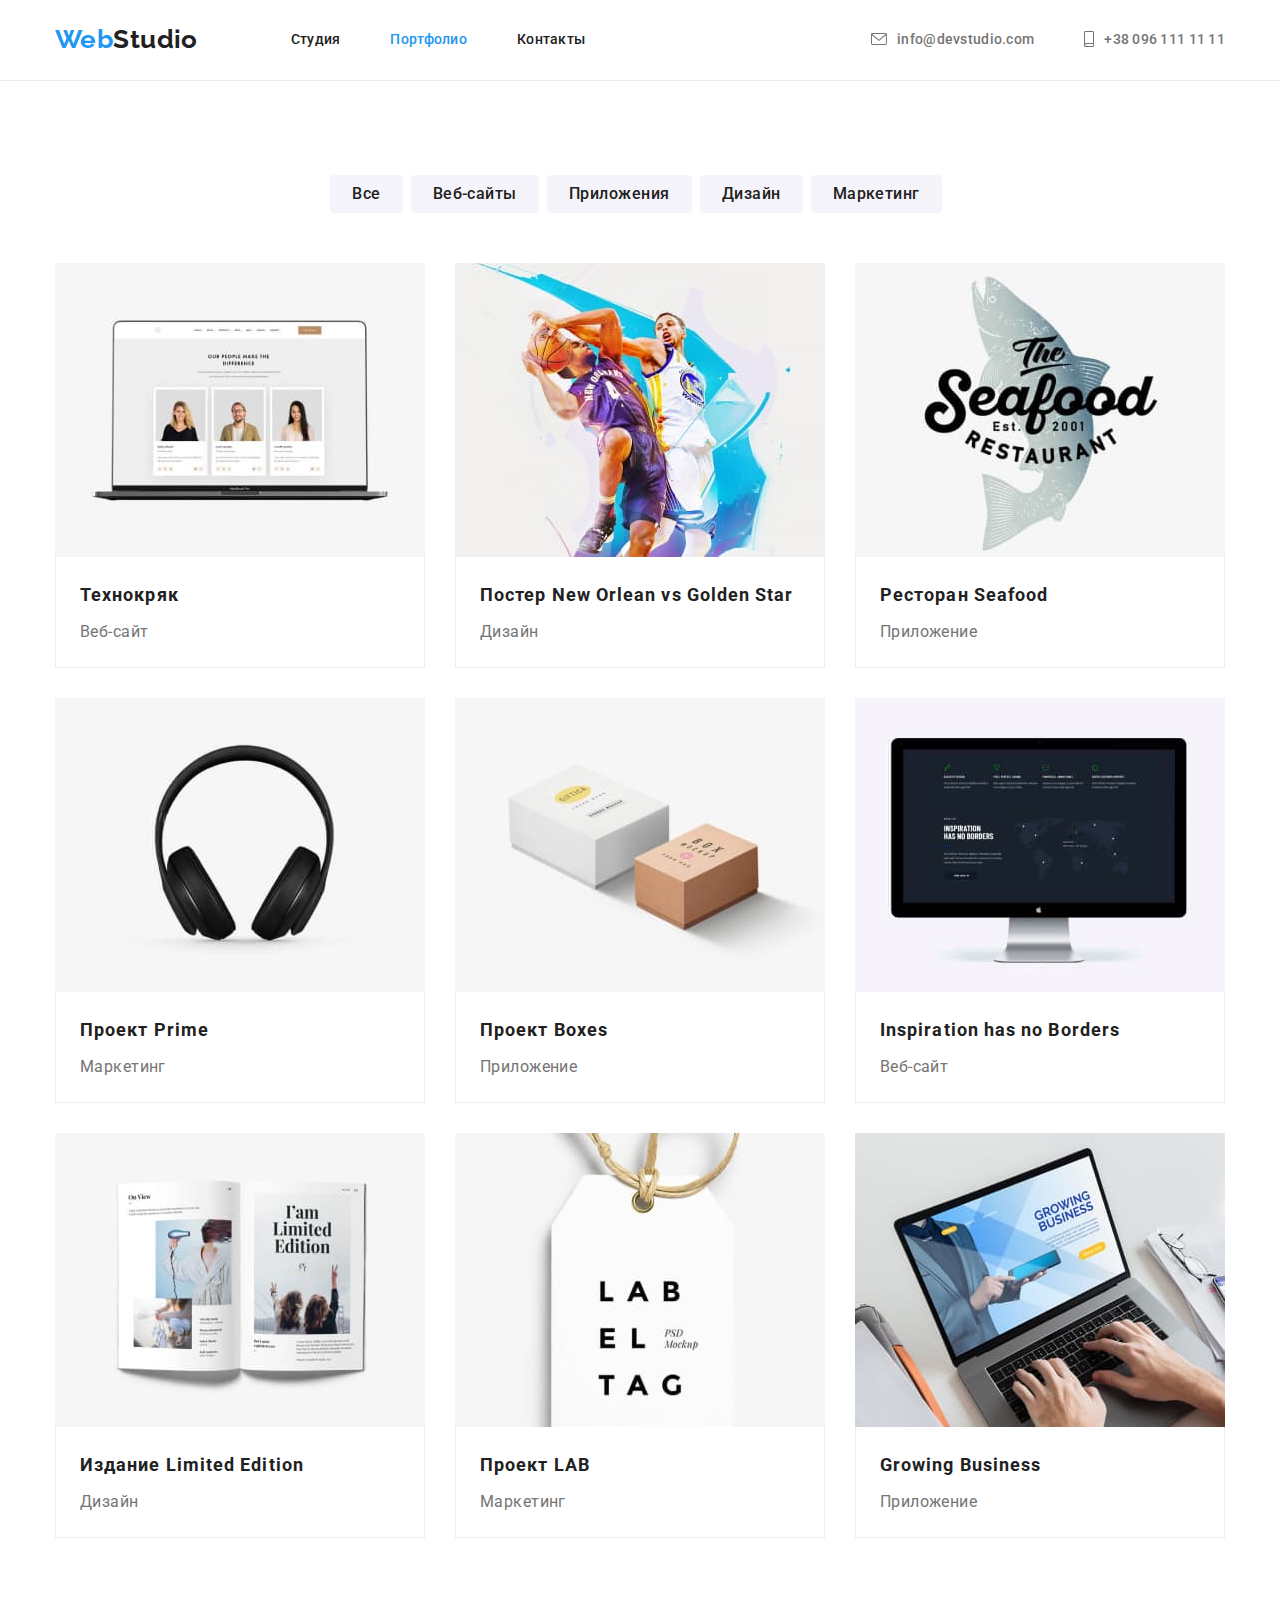
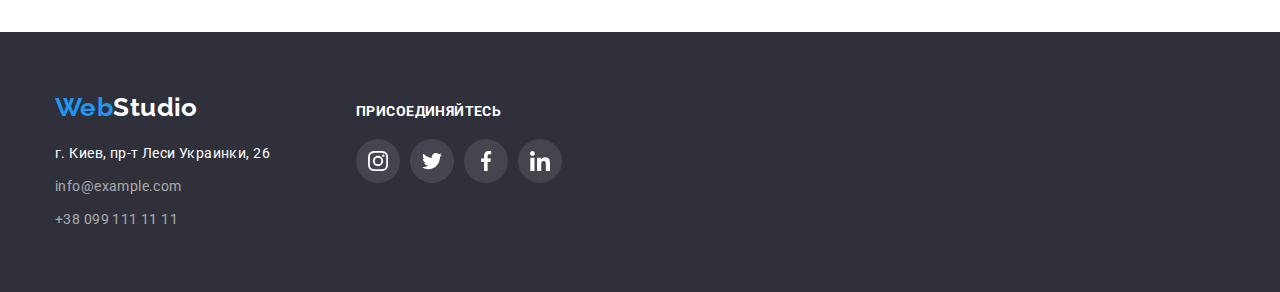
==== portfolio.html @ cd3d58dd "Копия ДЗ3" ====
<!DOCTYPE html>
<html lang="ru">
  <head>
    <meta charset="UTF-8" />
    <meta name="viewport" content="width=device-width, initial-scale=1.0" />
    <title>WebStudio. Studio.</title>

    <!-- Подключаю шрифты проекта -->
    <link
      href="https://fonts.googleapis.com/css2?family=Raleway:wght@700&family=Roboto:wght@400;500;700;900&display=optional"
      rel="stylesheet"
    />

    <!-- Нормализатор из конспекта -->
    <link
      rel="stylesheet"
      href="https://cdnjs.cloudflare.com/ajax/libs/modern-normalize/0.7.0/modern-normalize.min.css"
    />

    <!-- Мой файл стилей -->
    <link rel="stylesheet" href="./css/styles.css" />
  </head>
  <body class="portfolio-page">
    <!--Верхняя линия-->
    <header class="section header">
      <div class="container topline flexbox">
        <nav class="studio-nav nomargin flexbox">
          <a href="" class="link logo">
            <span class="logo-part-one">Web</span>Studio</a
          >

          <ul class="list studio-list-page flexbox">
            <li class="item">
              <a href="./index.html" class="link">Студия</a>
            </li>
            <li class="item">
              <a href="./portfolio.html" class="link current">Портфолио</a>
            </li>
            <li class="item">
              <a href="" class="link">Контакты</a>
            </li>
          </ul>
        </nav>
        <ul class="list studio-list-contacts flexbox">
          <li class="item">
            <a href="mailto:info@devstudio.com" class="link flexbox">
              <svg class="contact-mail-icon">
                <use href="./images/sprite.svg#icon-envelope"></use>
              </svg>
              info@devstudio.com</a
            >
          </li>
          <li class="item">
            <a href="tel:+380961111111" class="link flexbox">
              <svg class="contact-tell-icon">
                <use href="./images/sprite.svg#icon-smartphone"></use>
              </svg>
              +38 096 111 11 11</a
            >
          </li>
        </ul>
      </div>
    </header>
    <main>
      <section class="section portfolio">
        <!--  Позже скрыть заголовок этой секции-->
        <h1 class="visually-hidden">Портфолио</h1>
        <div class="container">
          <ul class="portfolio-filter list flexbox">
            <li><button type="button" class="button">Все</button></li>
            <li>
              <button type="button" class="button">Веб-сайты</button>
            </li>
            <li>
              <button type="button" class="button">Приложения</button>
            </li>
            <li><button type="button" class="button">Дизайн</button></li>
            <li>
              <button type="button" class="button">Маркетинг</button>
            </li>
          </ul>
          <!--Проекты-->
          <ul class="list portfolio-list flexbox wrap">
            <li class="portfolio-card">
              <a href="" class="link portfolio-link">
                <div class="portfolio-card-image">
                  <img
                    src="./images/project-1.jpg"
                    alt="Страница сайта Технокряк."
                    width="370"
                  />
                </div>
                <div class="portfolio-card-title">
                  <h2 class="title">Технокряк</h2>
                  <p class="text nomargin">Веб-сайт</p>
                </div>
              </a>
            </li>
            <li class="portfolio-card">
              <a href="" class="link portfolio-link">
                <div class="portfolio-card-image">
                  <img
                    src="./images/project-2.jpg"
                    alt="Два игрока в баскетбол в прыжке."
                    width="370"
                  />
                </div>
                <div class="portfolio-card-title">
                  <h2 class="title">
                    Постер <span lang="en">New Orlean vs Golden Star</span>
                  </h2>

                  <p class="text nomargin">Дизайн</p>
                </div>
              </a>
            </li>
            <li class="portfolio-card">
              <a href="" class="link portfolio-link">
                <div class="portfolio-card-image">
                  <img
                    src="./images/project-3.jpg"
                    alt="Логотип ресторана The Seafood."
                    width="370"
                  />
                  <div class="portfolio-card-title">
                    <h2 class="title">
                      Ресторан <span lang="en">Seafood</span>
                    </h2>
                    <p class="text nomargin">Приложение</p>
                  </div>
                </div>
              </a>
            </li>
            <li class="portfolio-card">
              <a href="" class="link portfolio-link">
                <div class="portfolio-card-image">
                  <img
                    src="./images/project-4.jpg"
                    alt="Наушники"
                    width="370"
                  />
                </div>

                <div class="portfolio-card-title">
                  <h2 class="title">Проект <span lang="en">Prime</span></h2>
                  <p class="text nomargin">Маркетинг</p>
                </div>
              </a>
            </li>
            <li class="portfolio-card">
              <a href="" class="link portfolio-link">
                <div class="portfolio-card-image">
                  <img
                    src="./images/project-5.jpg"
                    alt="Две коробки."
                    width="370"
                  />
                </div>

                <div class="portfolio-card-title">
                  <h2 class="title">Проект <span lang="en">Boxes</span></h2>

                  <p class="text nomargin">Приложение</p>
                </div>
              </a>
            </li>
            <li class="portfolio-card">
              <a href="" class="link portfolio-link">
                <div class="portfolio-card-image">
                  <img
                    src="./images/project-6.jpg"
                    alt="Компьютер."
                    width="370"
                  />
                </div>

                <div class="portfolio-card-title">
                  <h2 class="title" lang="en">Inspiration has no Borders</h2>
                  <p class="text nomargin">Веб-сайт</p>
                </div>
              </a>
            </li>
            <li class="portfolio-card">
              <a href="" class="link portfolio-link">
                <div class="portfolio-card-image">
                  <img
                    src="./images/project-7.jpg"
                    alt="Разворот журнала."
                    width="370"
                  />
                </div>

                <div class="portfolio-card-title">
                  <h2 class="title">
                    Издание <span lang="en">Limited Edition</span>
                  </h2>
                  <p class="text nomargin">Дизайн</p>
                </div>
              </a>
            </li>
            <li class="portfolio-card">
              <a href="" class="link portfolio-link">
                <div class="portfolio-card-image">
                  <img src="./images/project-8.jpg" alt="Бирка." width="370" />
                </div>

                <div class="portfolio-card-title">
                  <h2 class="title">Проект <span lang="en">LAB</span></h2>

                  <p class="text nomargin">Маркетинг</p>
                </div>
              </a>
            </li>
            <li class="portfolio-card">
              <a href="" class="link portfolio-link">
                <div class="portfolio-card-image">
                  <img
                    src="./images/project-9.jpg"
                    alt="Ноутбук со стартовой страницей сайта"
                    width="370"
                  />
                </div>

                <div class="portfolio-card-title">
                  <h2 class="title" lang="en">Growing Business</h2>
                  <p class="text nomargin">Приложение</p>
                </div>
              </a>
            </li>
          </ul>
        </div>
      </section>
    </main>
    <footer class="section footer">
      <div class="container flexbox">
        <div class="footer-contacts">
          <a href="" class="link logo">
            <span class="logo-part-one">Web</span
            ><span class="logo-part-two">Studio</span></a
          >

          <address class="footer-address .nomargin">
            <p class="address-mail nomargin">г. Киев, пр-т Леси Украинки, 26</p>
            <a href="mailto:info@example.com" class="link address-email"
              >info@example.com
            </a>
            <a href="tel:+380991111111" class="link address-tel"
              >+38 099 111 11 11</a
            >
          </address>
        </div>
        <div class="footer-social">
          <p class="nomargin text">Присоединяйтесь</p>
          <ul class="list social-list flexbox">
            <li class="social-item">
              <a href="" class="social-link flexbox">
                <svg class="social-icon">
                  <use href="./images/sprite.svg#icon-instagram"></use>
                </svg>
              </a>
            </li>
            <li class="social-item">
              <a href="" class="social-link flexbox">
                <svg class="social-icon">
                  <use href="./images/sprite.svg#icon-twitter"></use>
                </svg>
              </a>
            </li>
            <li class="social-item">
              <a href="" class="social-link flexbox">
                <svg class="social-icon">
                  <use href="./images/sprite.svg#icon-facebook"></use>
                </svg>
              </a>
            </li>
            <li class="social-item">
              <a href="" class="social-link flexbox">
                <svg class="social-icon">
                  <use href="./images/sprite.svg#icon-linkedin"></use>
                </svg>
              </a>
            </li>
          </ul>
        </div>
      </div>
    </footer>
  </body>
</html>
---- css/styles.css ----
/* Делаю пока все во одном файле, позже по необходимости могу разделить на общий и постраничные файлы css */

/* текст цвет основной #757575 */
/* текст цвет заголовков #212121 */
/* текст цвет акцент #2196F3 */
/* текст цвет белый #FFFFFF*/
/* фон основной белый #FFFFFF */
/* фон серый  #F5F4FA */
/* фон акцент #2196F3 */
/* фон секции шапка, подвал #2F303A */
/* цвета логотипа #000000  #2196F3 #FFFFFF */

/* Шрифты: все normal
/* Roboto 400, 500, 700, 900  */
/* Raleway 700 */
/* letter-spacing: 0.03em общий текст*/
/* letter-spacing: 0.02em навигация  */
/* letter-spacing: 0.06em секция шапки */
:root {
  --text-main: #757575;
  --text-header: #212121;
  --text-accent: #2196f3;
  --text-white: #ffffff;
  --text-address: rgba(255, 255, 255, 0.6);
  --bgd-primary: #ffffff;
  --bgd-second: #f5f4fa;
  --bgd-accent: #2196f3;
  --bgd-border: #eeeeee;
  --bgd-line: #ececec;
  --bgd-header-footer: #2f303a;
  --bdg-social: rgba(255, 255, 255, 0.1);
  --bgd-icon: #afb1b8;
  --bgd-footer-icon: rgba(255, 255, 255, 0.1);
}
/* Пока отдельно указала белый цвет  для фона и для текста */
/* Разные переменные, если нужно будет поменять переменную цвета текста, не затронет цвет фона и наоборот */

/* Общие параметры на страницах index.html, protfolio.html */

/* Убираем у всех img специфические зазоры */
img {
  display: block;
  max-width: 100%;
  height: auto;
}

/* Убираем символы списка и паддинги списков*/
.list {
  list-style: none;
  padding: 0px;
  margin: 0px;
}

/* Убираю подчеркивания под ссылками */
.link {
  text-decoration: none;
  margin: 0px;
}

.visually-hidden {
  position: absolute;
  width: 1px;
  height: 1px;
  margin: -1px;
  border: 0;
  padding: 0;
  clip: rect(0 0 0 0);
  overflow: hidden;
}

/* Убираем марджины у списков, заголовков, ссылках, адресах по классу nomargin */
.nomargin,
.title {
  margin: 0px;
}

.flexbox {
  display: flex;
}

.wrap {
  flex-wrap: wrap;
}

/* Марджины для секций и центрирование */
.section {
  margin-left: auto;
  margin-right: auto;
  text-align: center;
}

/* Параметры основного контейнера макета */
.container {
  width: 1200px;
  margin-left: auto;
  margin-right: auto;
  padding-left: 15px;
  padding-right: 15px;
}

/* Общие параметры для страниц index и portfolio */
.studio-page,
.portfolio-page {
  font-family: Roboto, sans-serif;
  font-style: normal;
  font-size: 14px;
  color: var(--text-main);
  letter-spacing: 0.03em;
}

/* Параметры фона секций шапка и подвал */
.primary,
.footer {
  background-color: var(--bgd-header-footer);
}

/* Паддинги для секций */
.features,
.team,
.clients,
.portfolio {
  padding-top: 94px;
  padding-bottom: 94px;
}

/* Паддинг секции "Чем мы занимаемся" */
.activity {
  padding-bottom: 94px;
}

.portfolio {
  border-top: 1px solid var(--bgd-line);
}

.background {
  max-width: 1600px;
  margin-right: auto;
  margin-left: auto;
}

.topline {
  align-items: center;
  justify-content: space-between;
  padding-top: 24px;
  padding-bottom: 25px;
}
/* Правый марджин между логотипом и ссылками на страницы в основном nav */
.studio-nav .logo {
  margin-right: 93px;
}

.studio-nav {
  align-items: center;
}

/* Правые марджины внутри списков из nav и списка контактов */
.studio-list-page > .item:not(:last-child),
.studio-list-contacts > .item:not(:last-child) {
  margin-right: 50px;
}

/* Параметры заголовков h2 страницы index.html*/
.title {
  color: var(--text-header);
  font-weight: bold;
  font-size: 36px;
  line-height: 1.16;
}

/* Параметры логотипа */
.logo {
  font-family: Raleway, sans-serif;
  color: var(--text-header);
  font-weight: 700;
  font-size: 26px;
  line-height: 1.19;
}

/* Цвет первой части логотипа */
.logo-part-one {
  color: var(--text-accent);
}

/* Цвет второй части логотипа для футтера */
.logo-part-two {
  color: var(--text-white);
}

/* Параметры ссылок навигации по сайту */
.studio-list-page .link {
  color: var(--text-header);
}

/* Параметры ссылок для обратной связи */
.studio-list-contacts .link {
  color: var(--text-main);
}

.contact-mail-icon {
  margin-right: 10px;
  width: 16px;
  height: 12px;
}

.contact-tell-icon {
  margin-right: 10px;
  width: 10px;
  height: 16px;
}

.studio-list-contacts .link {
  align-items: center;
}

/* Общие параметры для двух списков верхней линии */
.studio-list-page,
.studio-list-contacts {
  letter-spacing: 0.02em;
  font-weight: 500;
}

/*  hover и focus для ссылок навигации по сайту*/
.header .link.current,
.header .link:hover,
.header .link:focus {
  color: var(--text-accent);
  --color3: var(--text-accent);
}

/* Параметры секции Шапка */
.background {
  margin-top: 0px;
  margin-bottom: 0px;
  padding: 200px 0px;

  height: 600px;
  background-image: linear-gradient(
      to right,
      rgba(47, 48, 58, 0.4),
      rgba(47, 48, 58, 0.4)
    ),
    url('../images/primary.jpg');
}

/* Параметры заголовка h1 на странице Studio */
.primary .title {
  margin-bottom: 30px;

  color: var(--text-white);
  font-weight: 900;
  font-size: 44px;
  line-height: 1.36;
  letter-spacing: 0.06em;

  text-transform: uppercase;
}

/* Параметры кнопки в секции Шапка*/
.primary .button {
  padding: 10px;
  min-width: 200px;
  color: var(--text-white);
  font-family: inherit;
  font-weight: 700;
  font-size: 16px;
  line-height: 1.87;
  letter-spacing: 0.06em;

  border: none;
  border-radius: 4px;
  background-color: var(--bgd-accent);
  cursor: pointer;
}

.features-list {
  justify-content: space-between;
}

/* Параметры заголовка h2 в секции Особенности для того, чтобы скрыть */
.features > .title {
  color: var(--text-white);
}

.features-card > .title {
  margin-bottom: 10px;

  color: var(--text-header);
  font-weight: bold;
  font-size: 14px;
  line-height: 1.14;
  text-transform: uppercase;
}

/* Параметры пункта списка Особенности */
.features-card {
  /* width: 270px; */
  width: calc((100% - 30px * 3) / 4);
  text-align: start;
  line-height: 1.71;
}

.features-image {
  background-color: var(--bgd-second);
  margin-bottom: 30px;
  padding-top: 25px;
  padding-bottom: 25px;
  text-align: center;
}

.features-icon {
  width: 70px;
  height: 70px;
}

/* Параметры заголовка в секции Чем мы занимаемся */
.activity .title {
  margin-bottom: 50px;
}

/* Параметры пункта списка  в секции Чем мы занимаемся */
/* Делаю центрирование img в div, важно при использовании*/
/* calc для изменения ширины основного контейнера */
.activity-card {
  justify-content: center;
  width: calc((100% - 30px * 2) / 3);
}

.activity-card:not(:nth-child(3n)) {
  margin-right: 30px;
}

/* Параметры секции Наша команда */
.team {
  background-color: var(--bgd-second);
}

/* Параметры заголовка в секции Наша команда */
.team > .container > .title {
  margin-bottom: 50px;
}

.team-card-image {
  justify-content: center;
}
/* Контейнер для подписей в пунктах - карточках Наша команда */
.team-card-title {
  padding-top: 30px;
  padding-bottom: 30px;
}

/* Параметры пунктов в списке секции Наша команда */
.team-card {
  flex-direction: column;
  align-items: center;
  width: calc((100% - 30px * 3) / 4);

  background-color: var(--bgd-primary);
  border-radius: 0px 0px 4px 4px;
  box-shadow: 0px 1px 3px rgba(0, 0, 0, 0.12), 0px 1px 1px rgba(0, 0, 0, 0.14),
    0px 2px 1px rgba(0, 0, 0, 0.2);
}

.team-card:not(:nth-child(4n)) {
  margin-right: 30px;
}

/*Параметры заголовка под фото членов команды  */
.team-card-title > .title {
  margin-bottom: 10px;

  color: var(--text-header);
  font-weight: 500;
  font-size: 16px;
  line-height: 1.19;
}

/* Параметры для записи - должности члена команды */
.team-card-title > .text {
  color: var(--text-main);
  font-weight: normal;
  font-size: 16px;
  line-height: 1.19;
  margin-bottom: 10px;
}

.social-item:not(:nth-child(4)) {
  margin-right: 10px;
}

.social-icon {
  width: 20px;
  height: 20px;
}

.social-link {
  width: 44px;
  height: 44px;
  border-radius: 50%;
  justify-content: center;
  align-items: center;
}

.team .social-link {
  background-color: var(--bgd-footer-icon);
  --color4: var(--bgd-icon);
}

.team .social-link:hover {
  background-color: var(--bgd-accent);
  --color4: var(--text-white);
}

.clients .item {
  justify-content: center;
  align-items: center;
}
.clients .title {
  margin-bottom: 50px;
}

.clients-list > .item {
  width: calc((100% - 30px * 5) / 6);
  height: 90px;
  border: 1px solid var(--bgd-icon);
  box-sizing: border-box;
  border-radius: 4px;
}

.clients-list .item:not(:nth-child(6n)) {
  margin-right: 30px;
}

.client-link:hover {
  --color4: var(--bgd-accent);
}

.address-mail {
  margin-top: 0px;
  margin-bottom: 9px;

  color: var(--text-white);
  font-style: normal;
  font-weight: 400;
  line-height: 1.71;
}

.address-email,
.address-tel {
  display: block;

  color: var(--text-address);
  font-style: normal;
  font-weight: 400;
  line-height: 1.71;
}

.address-email {
  margin-bottom: 9px;
}

/* Паддинг для футтера */
.footer {
  padding-top: 60px;
  padding-bottom: 60px;
}

.footer .flexbox {
  align-items: baseline;
}

.footer .logo {
  display: block;
  margin-bottom: 20px;
}

.footer-contacts {
  margin-right: 70px;
  min-width: 231px;
  text-align: start;
}

.footer-social > .text {
  margin-bottom: 20px;
  text-align: start;
  color: var(--text-white);
  text-transform: uppercase;
  font-weight: 700;
  line-height: 1.14;
}

.footer .social-link {
  background-color: var(--bgd-footer-icon);
  --color4: var(--text-white);
  align-items: center;
}

.footer .social-link:hover {
  background-color: var(--bgd-accent);
}

/* Параметры для страницы портфолио */
.portfolio-filter {
  justify-content: center;
}

/* Марджины и паддинги для пунктов списка фильтров в верхней части секции Портфолио*/
.portfolio-filter {
  margin-bottom: 34px;
  margin-right: auto;
  margin-left: auto;
  padding-bottom: 16px;
  /* cursor: pointer; */
}

/* Параметры конопок-фильтров в портфолио  */
.portfolio-filter .button {
  align-items: flex-start;
  margin-right: 8px;
  padding: 6px 22px;

  color: var(--text-header);
  font-weight: 500;
  font-size: 16px;
  line-height: 1.62;
  letter-spacing: 0.03em;
  text-align: center;

  background-color: var(--bgd-second);
  border: none;
  border-radius: 4px;
  cursor: pointer;
}

.portfolio-filter .button:hover,
.portfolio-filter .button:focus {
  color: var(--text-white);
  background-color: var(--bgd-accent);
}

/* Марджины для сетки многострочного контейнера */
.portfolio-card:not(:nth-child(3n)) {
  margin-right: 30px;
}
.portfolio-card:not(:nth-last-child(-n + 3)) {
  margin-bottom: 30px;
}

/* Размеры для карточки портфолио */
/* Без фиксированной высоты при добавлении новой карточки меняется размер в последнем ряду */
.portfolio-card {
  width: calc((100% - 2 * 30px) / 3);
}

/* Заголовки под карточками в списке Портфолио */
.portfolio-card .title {
  margin-bottom: 4px;

  color: var(--text-header);
  font-weight: 700;
  font-size: 18px;
  line-height: 2;
  letter-spacing: 0.06em;
}

/* Скрываем заголовок секции Портфолио цветом в фон */
.portfolio > .title {
  color: var(--text-white);
}

/* Делаю бордер для части карточки */
.portfolio-card-title {
  padding: 20px 24px;
  border-right: 1px solid var(--bgd-border);
  border-bottom: 1px solid var(--bgd-border);
  border-left: 1px solid var(--bgd-border);
  text-align: start;
}

/*  Параметры пунктов фильтров для портфолио */
.portfolio-card-title .text {
  color: var(--text-main);
  font-weight: 400;
  font-size: 16px;
  line-height: 1.87;
}

.portfolio-link {
  display: block;
}

.portfolio-link:hover {
  box-shadow: 0px 1px 1px rgba(0, 0, 0, 0.12), 0px 4px 4px rgba(0, 0, 0, 0.06),
    1px 4px 6px rgba(0, 0, 0, 0.16);
}

/* ...........Для тестирования.................. */

/* .container,
.features-card,
.team-card,
.activity-card,
.portfolio-card,
.social-item,
.footer-social,
.features-image {
  outline: 2px solid green !important;
} */
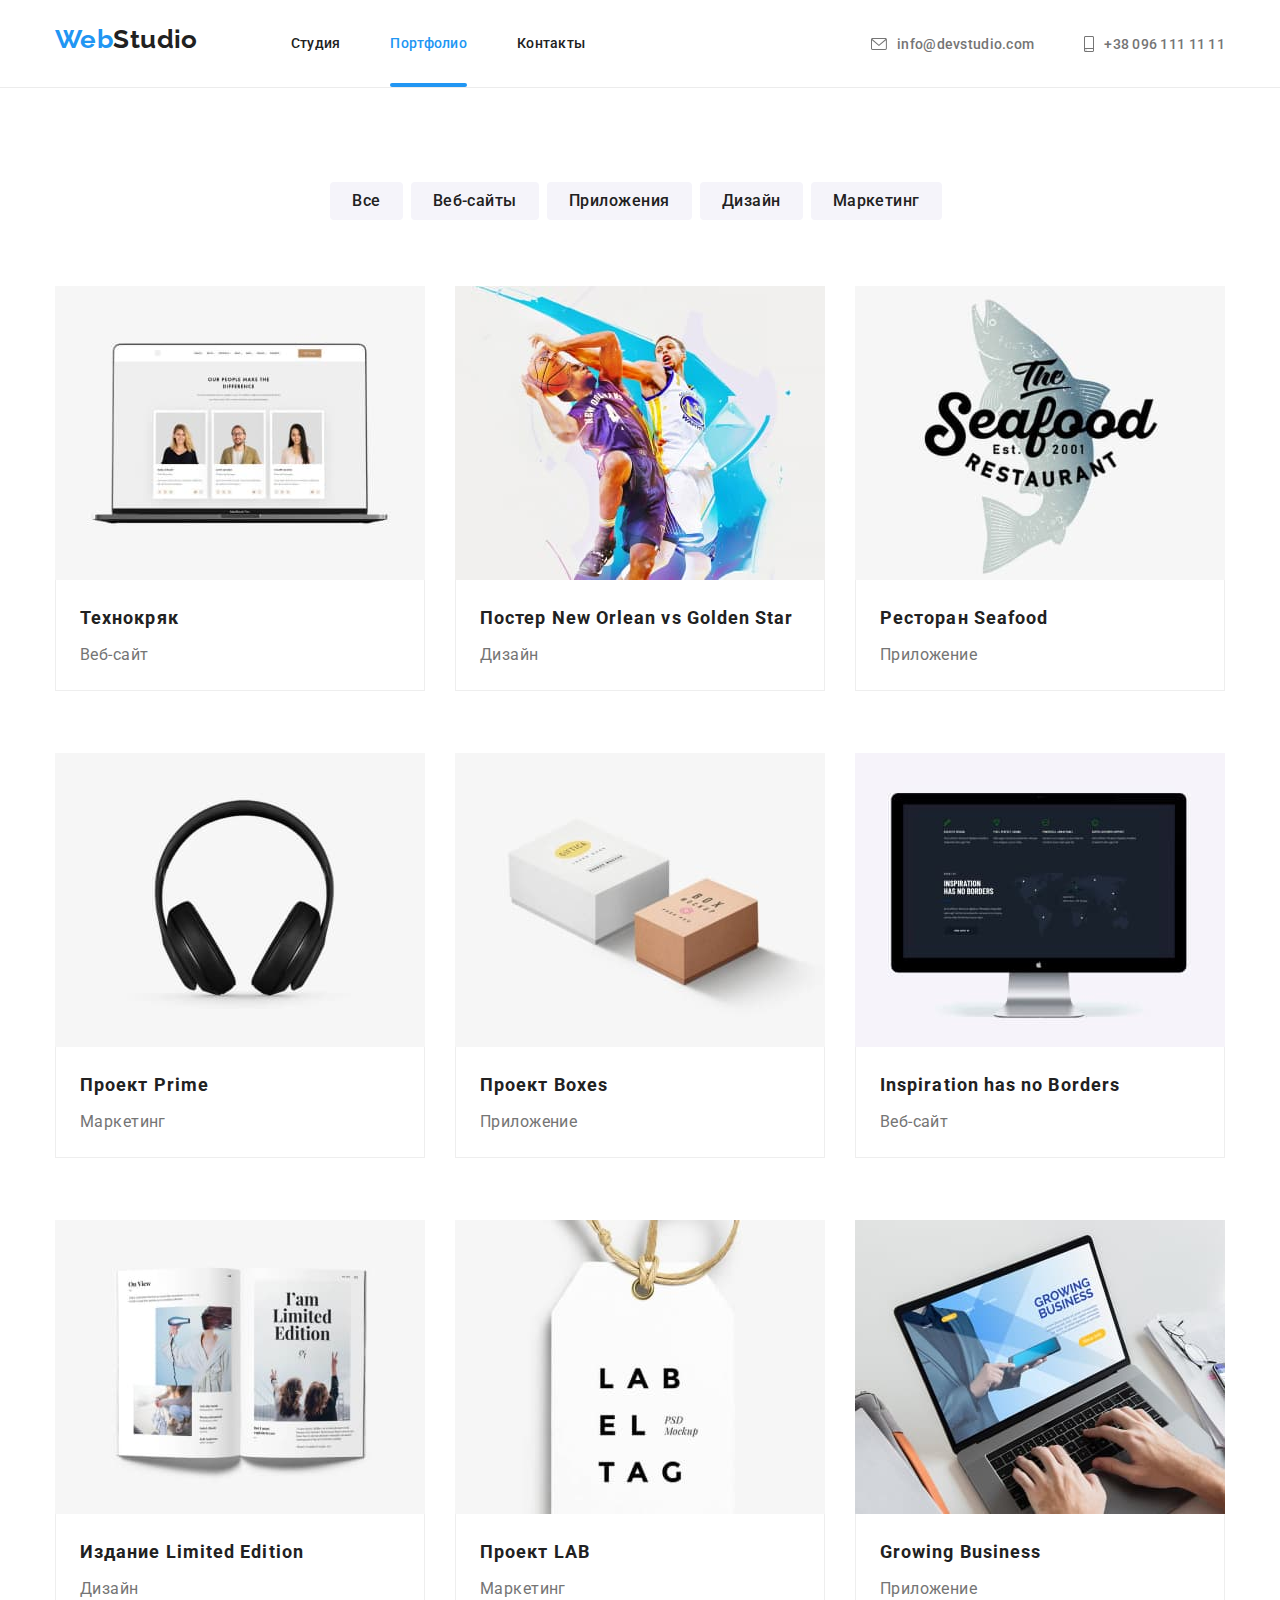
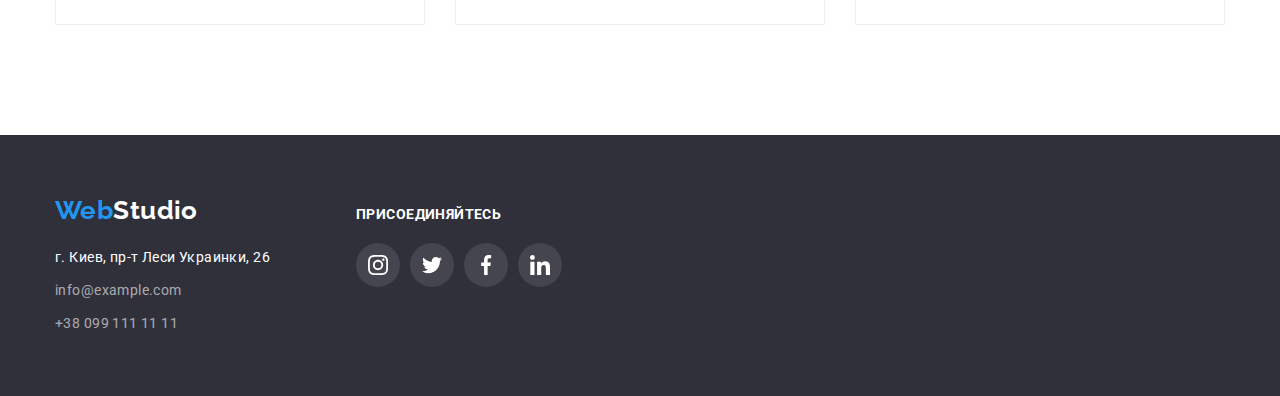
==== commit 6eac964b: "анимация портфолио" ====
--- a/portfolio.html
+++ b/portfolio.html
@@ -28,7 +28,6 @@
           <a href="" class="link logo">
             <span class="logo-part-one">Web</span>Studio</a
           >
-
           <ul class="list studio-list-page flexbox">
             <li class="item">
               <a href="./index.html" class="link">Студия</a>
@@ -66,7 +65,7 @@
         <!--  Позже скрыть заголовок этой секции-->
         <h1 class="visually-hidden">Портфолио</h1>
         <div class="container">
-          <ul class="portfolio-filter list flexbox">
+          <ul class="list portfolio-filter flexbox">
             <li><button type="button" class="button">Все</button></li>
             <li>
               <button type="button" class="button">Веб-сайты</button>
@@ -89,6 +88,11 @@
                     alt="Страница сайта Технокряк."
                     width="370"
                   />
+                  <p class="portfolio-card-overley nomargin">
+                    Технокряк это современная площадка распространения
+                    коронавируса. Компании используют эту платформу для
+                    цифрового шпионажа и атак на защищённые сервера конкурентов.
+                  </p>
                 </div>
                 <div class="portfolio-card-title">
                   <h2 class="title">Технокряк</h2>
@@ -104,6 +108,11 @@
                     alt="Два игрока в баскетбол в прыжке."
                     width="370"
                   />
+                  <p class="portfolio-card-overley nomargin">
+                    Технокряк это современная площадка распространения
+                    коронавируса. Компании используют эту платформу для
+                    цифрового шпионажа и атак на защищённые сервера конкурентов.
+                  </p>
                 </div>
                 <div class="portfolio-card-title">
                   <h2 class="title">
@@ -122,12 +131,15 @@
                     alt="Логотип ресторана The Seafood."
                     width="370"
                   />
-                  <div class="portfolio-card-title">
-                    <h2 class="title">
-                      Ресторан <span lang="en">Seafood</span>
-                    </h2>
-                    <p class="text nomargin">Приложение</p>
-                  </div>
+                  <p class="portfolio-card-overley nomargin">
+                    Технокряк это современная площадка распространения
+                    коронавируса. Компании используют эту платформу для
+                    цифрового шпионажа и атак на защищённые сервера конкурентов.
+                  </p>
+                </div>
+                <div class="portfolio-card-title">
+                  <h2 class="title">Ресторан <span lang="en">Seafood</span></h2>
+                  <p class="text nomargin">Приложение</p>
                 </div>
               </a>
             </li>
@@ -139,6 +151,11 @@
                     alt="Наушники"
                     width="370"
                   />
+                  <p class="portfolio-card-overley nomargin">
+                    Технокряк это современная площадка распространения
+                    коронавируса. Компании используют эту платформу для
+                    цифрового шпионажа и атак на защищённые сервера конкурентов.
+                  </p>
                 </div>
 
                 <div class="portfolio-card-title">
@@ -155,8 +172,12 @@
                     alt="Две коробки."
                     width="370"
                   />
-                </div>
-
+                  <p class="portfolio-card-overley nomargin">
+                    Технокряк это современная площадка распространения
+                    коронавируса. Компании используют эту платформу для
+                    цифрового шпионажа и атак на защищённые сервера конкурентов.
+                  </p>
+                </div>
                 <div class="portfolio-card-title">
                   <h2 class="title">Проект <span lang="en">Boxes</span></h2>
 
@@ -172,8 +193,12 @@
                     alt="Компьютер."
                     width="370"
                   />
-                </div>
-
+                  <p class="portfolio-card-overley nomargin">
+                    Технокряк это современная площадка распространения
+                    коронавируса. Компании используют эту платформу для
+                    цифрового шпионажа и атак на защищённые сервера конкурентов.
+                  </p>
+                </div>
                 <div class="portfolio-card-title">
                   <h2 class="title" lang="en">Inspiration has no Borders</h2>
                   <p class="text nomargin">Веб-сайт</p>
@@ -188,8 +213,12 @@
                     alt="Разворот журнала."
                     width="370"
                   />
-                </div>
-
+                  <p class="portfolio-card-overley nomargin">
+                    Технокряк это современная площадка распространения
+                    коронавируса. Компании используют эту платформу для
+                    цифрового шпионажа и атак на защищённые сервера конкурентов.
+                  </p>
+                </div>
                 <div class="portfolio-card-title">
                   <h2 class="title">
                     Издание <span lang="en">Limited Edition</span>
@@ -202,8 +231,12 @@
               <a href="" class="link portfolio-link">
                 <div class="portfolio-card-image">
                   <img src="./images/project-8.jpg" alt="Бирка." width="370" />
-                </div>
-
+                  <p class="portfolio-card-overley nomargin">
+                    Технокряк это современная площадка распространения
+                    коронавируса. Компании используют эту платформу для
+                    цифрового шпионажа и атак на защищённые сервера конкурентов.
+                  </p>
+                </div>
                 <div class="portfolio-card-title">
                   <h2 class="title">Проект <span lang="en">LAB</span></h2>
 
@@ -219,8 +252,12 @@
                     alt="Ноутбук со стартовой страницей сайта"
                     width="370"
                   />
-                </div>
-
+                  <p class="portfolio-card-overley nomargin">
+                    Технокряк это современная площадка распространения
+                    коронавируса. Компании используют эту платформу для
+                    цифрового шпионажа и атак на защищённые сервера конкурентов.
+                  </p>
+                </div>
                 <div class="portfolio-card-title">
                   <h2 class="title" lang="en">Growing Business</h2>
                   <p class="text nomargin">Приложение</p>
--- a/css/styles.css
+++ b/css/styles.css
@@ -25,38 +25,47 @@
   --bgd-primary: #ffffff;
   --bgd-second: #f5f4fa;
   --bgd-accent: #2196f3;
+  --bgd-button-hover: #188ce8;
   --bgd-border: #eeeeee;
   --bgd-line: #ececec;
   --bgd-header-footer: #2f303a;
   --bdg-social: rgba(255, 255, 255, 0.1);
   --bgd-icon: #afb1b8;
   --bgd-footer-icon: rgba(255, 255, 255, 0.1);
+  --bgd-portfolio-footer: rgba(33, 150, 243, 0.9);
+  --bgd-activity: rgba(47, 48, 58, 0.8);
+  --bgd-overlay: rgba(0, 0, 0, 0.2);
+  --border-close: rgba(0, 0, 0, 0.1);
+
+  --time-function: cubic-bezier(0.4, 0, 0.2, 1);
+  --time: 250ms;
 }
 /* Пока отдельно указала белый цвет  для фона и для текста */
 /* Разные переменные, если нужно будет поменять переменную цвета текста, не затронет цвет фона и наоборот */
 
 /* Общие параметры на страницах index.html, protfolio.html */
 
-/* Убираем у всех img специфические зазоры */
+/* Общее - контентные изображения */
 img {
   display: block;
   max-width: 100%;
   height: auto;
 }
 
-/* Убираем символы списка и паддинги списков*/
+/* Общее - списки*/
 .list {
   list-style: none;
   padding: 0px;
   margin: 0px;
 }
 
-/* Убираю подчеркивания под ссылками */
+/* Общее - ссылки */
 .link {
   text-decoration: none;
   margin: 0px;
 }
 
+/* Общее - скрыть объект */
 .visually-hidden {
   position: absolute;
   width: 1px;
@@ -68,12 +77,20 @@
   overflow: hidden;
 }
 
-/* Убираем марджины у списков, заголовков, ссылках, адресах по классу nomargin */
+/* Общее - без марджинов */
 .nomargin,
 .title {
   margin: 0px;
 }
 
+/* Общее - заголовки*/
+.title {
+  color: var(--text-header);
+  font-weight: bold;
+  font-size: 36px;
+  line-height: 1.16;
+}
+
 .flexbox {
   display: flex;
 }
@@ -82,14 +99,14 @@
   flex-wrap: wrap;
 }
 
-/* Марджины для секций и центрирование */
+/* Общее - секции*/
 .section {
   margin-left: auto;
   margin-right: auto;
   text-align: center;
 }
 
-/* Параметры основного контейнера макета */
+/* Общее - основной контейнер */
 .container {
   width: 1200px;
   margin-left: auto;
@@ -108,13 +125,13 @@
   letter-spacing: 0.03em;
 }
 
-/* Параметры фона секций шапка и подвал */
+/* Общее шапка и подвал */
 .primary,
 .footer {
   background-color: var(--bgd-header-footer);
 }
 
-/* Паддинги для секций */
+/* Общее - паддинги секций */
 .features,
 .team,
 .clients,
@@ -134,105 +151,8 @@
 
 .background {
   max-width: 1600px;
-  margin-right: auto;
-  margin-left: auto;
-}
-
-.topline {
-  align-items: center;
-  justify-content: space-between;
-  padding-top: 24px;
-  padding-bottom: 25px;
-}
-/* Правый марджин между логотипом и ссылками на страницы в основном nav */
-.studio-nav .logo {
-  margin-right: 93px;
-}
-
-.studio-nav {
-  align-items: center;
-}
-
-/* Правые марджины внутри списков из nav и списка контактов */
-.studio-list-page > .item:not(:last-child),
-.studio-list-contacts > .item:not(:last-child) {
-  margin-right: 50px;
-}
-
-/* Параметры заголовков h2 страницы index.html*/
-.title {
-  color: var(--text-header);
-  font-weight: bold;
-  font-size: 36px;
-  line-height: 1.16;
-}
-
-/* Параметры логотипа */
-.logo {
-  font-family: Raleway, sans-serif;
-  color: var(--text-header);
-  font-weight: 700;
-  font-size: 26px;
-  line-height: 1.19;
-}
-
-/* Цвет первой части логотипа */
-.logo-part-one {
-  color: var(--text-accent);
-}
-
-/* Цвет второй части логотипа для футтера */
-.logo-part-two {
-  color: var(--text-white);
-}
-
-/* Параметры ссылок навигации по сайту */
-.studio-list-page .link {
-  color: var(--text-header);
-}
-
-/* Параметры ссылок для обратной связи */
-.studio-list-contacts .link {
-  color: var(--text-main);
-}
-
-.contact-mail-icon {
-  margin-right: 10px;
-  width: 16px;
-  height: 12px;
-}
-
-.contact-tell-icon {
-  margin-right: 10px;
-  width: 10px;
-  height: 16px;
-}
-
-.studio-list-contacts .link {
-  align-items: center;
-}
-
-/* Общие параметры для двух списков верхней линии */
-.studio-list-page,
-.studio-list-contacts {
-  letter-spacing: 0.02em;
-  font-weight: 500;
-}
-
-/*  hover и focus для ссылок навигации по сайту*/
-.header .link.current,
-.header .link:hover,
-.header .link:focus {
-  color: var(--text-accent);
-  --color3: var(--text-accent);
-}
-
-/* Параметры секции Шапка */
-.background {
-  margin-top: 0px;
-  margin-bottom: 0px;
+  margin: 0px auto;
   padding: 200px 0px;
-
   height: 600px;
   background-image: linear-gradient(
       to right,
@@ -240,6 +160,111 @@
       rgba(47, 48, 58, 0.4)
     ),
     url('../images/primary.jpg');
+}
+
+.topline {
+  align-items: center;
+  justify-content: space-between;
+}
+/* Правый марджин между логотипом и ссылками на страницы в основном nav */
+.studio-nav .logo {
+  margin-right: 93px;
+  padding-top: 24px;
+  padding-bottom: 25px;
+}
+
+.studio-nav {
+  align-items: baseline;
+}
+
+.studio-list-page {
+  padding-bottom: 32px;
+}
+/* Правые марджины внутри списков из nav и списка контактов */
+.studio-list-page > .item:not(:last-child),
+.studio-list-contacts > .item:not(:last-child) {
+  margin-right: 50px;
+}
+
+/* Логотип в хедере*/
+.logo {
+  font-family: Raleway, sans-serif;
+  color: var(--text-header);
+  font-weight: 700;
+  font-size: 26px;
+  line-height: 1.19;
+}
+/* Цвет первой части логотипа */
+.logo-part-one {
+  color: var(--text-accent);
+}
+/* Цвет второй части логотипа для футтера */
+.logo-part-two {
+  color: var(--text-white);
+}
+
+/* Параметры ссылок навигации по сайту */
+.studio-list-page .link {
+  color: var(--text-header);
+}
+
+/* Параметры ссылок для обратной связи */
+.studio-list-contacts .link {
+  color: var(--text-main);
+}
+
+/* Иконки в хедере */
+.contact-mail-icon {
+  margin-right: 10px;
+  width: 16px;
+  height: 12px;
+}
+.contact-tell-icon {
+  margin-right: 10px;
+  width: 10px;
+  height: 16px;
+}
+
+.studio-list-contacts .link {
+  align-items: center;
+}
+
+/* Общие параметры для двух списков верхней линии */
+.studio-list-page,
+.studio-list-contacts {
+  letter-spacing: 0.02em;
+  font-weight: 500;
+}
+
+/*  hover и focus для ссылок навигации по сайту*/
+.link.current,
+.studio-list-page .link:hover,
+.studio-list-page .link:focus,
+.studio-list-contacts .link:hover,
+.studio-list-contacts .link:focus {
+  color: var(--text-accent);
+  --color3: var(--text-accent);
+  outline: none;
+}
+
+/* ховер для активной ссылки */
+.link.current::after {
+  position: relative;
+  left: 0;
+  top: 32px;
+
+  content: '';
+  display: block;
+  width: 100%;
+  height: 4px;
+  border-radius: 2px;
+  background-color: var(--bgd-accent);
+}
+
+/* Контейнер для заголовка и кноки секции Шапка */
+.primary-box {
+  display: inline-block;
+  width: 696px;
 }
 
 /* Параметры заголовка h1 на странице Studio */
@@ -269,18 +294,27 @@
   border: none;
   border-radius: 4px;
   background-color: var(--bgd-accent);
+  box-shadow: 0px 4px 4px rgba(0, 0, 0, 0.15);
   cursor: pointer;
 }
-
+.primary .button:hover,
+.primary .button:focus {
+  background-color: var(--bgd-button-hover);
+  outline: none;
+}
+
+/* Секция Особенности */
 .features-list {
   justify-content: space-between;
 }
 
-/* Параметры заголовка h2 в секции Особенности для того, чтобы скрыть */
-.features > .title {
-  color: var(--text-white);
-}
-
+/* Карточка Особенности */
+.features-card {
+  /* width: 270px; */
+  width: calc((100% - 30px * 3) / 4);
+  text-align: start;
+  line-height: 1.71;
+}
 .features-card > .title {
   margin-bottom: 10px;
 
@@ -290,15 +324,6 @@
   line-height: 1.14;
   text-transform: uppercase;
 }
-
-/* Параметры пункта списка Особенности */
-.features-card {
-  /* width: 270px; */
-  width: calc((100% - 30px * 3) / 4);
-  text-align: start;
-  line-height: 1.71;
-}
-
 .features-image {
   background-color: var(--bgd-second);
   margin-bottom: 30px;
@@ -306,21 +331,20 @@
   padding-bottom: 25px;
   text-align: center;
 }
-
 .features-icon {
   width: 70px;
   height: 70px;
 }
 
-/* Параметры заголовка в секции Чем мы занимаемся */
+/* Секция Чем мы занимаемся */
 .activity .title {
   margin-bottom: 50px;
 }
 
-/* Параметры пункта списка  в секции Чем мы занимаемся */
-/* Делаю центрирование img в div, важно при использовании*/
-/* calc для изменения ширины основного контейнера */
+/* Карточка - наша деятельность */
 .activity-card {
+  position: relative;
+  display: inline-flex;
   justify-content: center;
   width: calc((100% - 30px * 2) / 3);
 }
@@ -329,26 +353,34 @@
   margin-right: 30px;
 }
 
-/* Параметры секции Наша команда */
+.activity-label {
+  position: absolute;
+  bottom: 0;
+  left: 0;
+  padding: 27px 0px;
+  width: 100%;
+  font-weight: 700;
+  font-size: 14px;
+  line-height: 1.14;
+
+  letter-spacing: 0.03em;
+  text-transform: uppercase;
+  color: var(--text-white);
+  background-color: var(--bgd-activity);
+}
+
+/* Секция Наша команда */
 .team {
   background-color: var(--bgd-second);
 }
-
-/* Параметры заголовка в секции Наша команда */
 .team > .container > .title {
   margin-bottom: 50px;
 }
-
 .team-card-image {
   justify-content: center;
 }
-/* Контейнер для подписей в пунктах - карточках Наша команда */
-.team-card-title {
-  padding-top: 30px;
-  padding-bottom: 30px;
-}
-
-/* Параметры пунктов в списке секции Наша команда */
+
+/* Карточка Наша команда */
 .team-card {
   flex-direction: column;
   align-items: center;
@@ -364,7 +396,11 @@
   margin-right: 30px;
 }
 
-/*Параметры заголовка под фото членов команды  */
+/*Раздел с текстом под фото в карточке Наша команда  */
+.team-card-title {
+  padding-top: 30px;
+  padding-bottom: 30px;
+}
 .team-card-title > .title {
   margin-bottom: 10px;
 
@@ -374,7 +410,7 @@
   line-height: 1.19;
 }
 
-/* Параметры для записи - должности члена команды */
+/*Текст-доложность в карточке Наша команда */
 .team-card-title > .text {
   color: var(--text-main);
   font-weight: normal;
@@ -383,15 +419,14 @@
   margin-bottom: 10px;
 }
 
+/* Ссылки на соц.сети в карточках Наша команда */
 .social-item:not(:nth-child(4)) {
   margin-right: 10px;
 }
-
 .social-icon {
   width: 20px;
   height: 20px;
 }
-
 .social-link {
   width: 44px;
   height: 44px;
@@ -399,41 +434,59 @@
   justify-content: center;
   align-items: center;
 }
-
 .team .social-link {
   background-color: var(--bgd-footer-icon);
   --color4: var(--bgd-icon);
 }
-
-.team .social-link:hover {
+.team .social-link:hover,
+.team .social-link:focus {
   background-color: var(--bgd-accent);
   --color4: var(--text-white);
-}
-
-.clients .item {
+  outline: none;
+}
+
+/* Секция Постоянные клиенты */
+/* Список логотипов-ссылок на сайты клиентов */
+.clients-list > .item {
+  width: calc((100% - 30px * 5) / 6);
+}
+.clients-list .item:not(:nth-child(6n)) {
+  margin-right: 30px;
+}
+.client-link {
   justify-content: center;
   align-items: center;
+  height: 90px;
+  width: 170px;
+  border: 1px solid var(--bgd-icon);
+  border-radius: 4px;
+}
+/* Ховер на логотипы-ссылки на сайты клиентов */
+.client-link:hover,
+.client-link:focus {
+  --color4: var(--bgd-accent);
+  border: 1px solid var(--bgd-accent);
+  outline: none;
 }
 .clients .title {
   margin-bottom: 50px;
 }
 
-.clients-list > .item {
-  width: calc((100% - 30px * 5) / 6);
-  height: 90px;
-  border: 1px solid var(--bgd-icon);
-  box-sizing: border-box;
-  border-radius: 4px;
-}
-
-.clients-list .item:not(:nth-child(6n)) {
-  margin-right: 30px;
-}
-
-.client-link:hover {
-  --color4: var(--bgd-accent);
-}
-
+/* Футер */
+.footer {
+  padding-top: 60px;
+  padding-bottom: 60px;
+}
+.footer > .flexbox {
+  align-items: baseline;
+}
+.footer-contacts {
+  margin-right: 70px;
+  min-width: 231px;
+  text-align: start;
+}
+
+/* Адрес: ссылки и текст  */
 .address-mail {
   margin-top: 0px;
   margin-bottom: 9px;
@@ -443,7 +496,6 @@
   font-weight: 400;
   line-height: 1.71;
 }
-
 .address-email,
 .address-tel {
   display: block;
@@ -453,32 +505,17 @@
   font-weight: 400;
   line-height: 1.71;
 }
-
 .address-email {
   margin-bottom: 9px;
 }
 
-/* Паддинг для футтера */
-.footer {
-  padding-top: 60px;
-  padding-bottom: 60px;
-}
-
-.footer .flexbox {
-  align-items: baseline;
-}
-
+/* Логотип в футтере */
 .footer .logo {
   display: block;
   margin-bottom: 20px;
 }
 
-.footer-contacts {
-  margin-right: 70px;
-  min-width: 231px;
-  text-align: start;
-}
-
+/* Текст над ссылками на соц.сети в футере */
 .footer-social > .text {
   margin-bottom: 20px;
   text-align: start;
@@ -488,31 +525,30 @@
   line-height: 1.14;
 }
 
+/* Ссыли на соц.сети в футере */
 .footer .social-link {
   background-color: var(--bgd-footer-icon);
   --color4: var(--text-white);
   align-items: center;
 }
-
-.footer .social-link:hover {
+.footer .social-link:hover,
+.footer .social-link:focus {
   background-color: var(--bgd-accent);
-}
-
-/* Параметры для страницы портфолио */
-.portfolio-filter {
-  justify-content: center;
-}
-
-/* Марджины и паддинги для пунктов списка фильтров в верхней части секции Портфолио*/
+  outline: none;
+}
+
+/* Марджины и паддинги для списка фильтров в верхней части секции Портфолио*/
 .portfolio-filter {
   margin-bottom: 34px;
   margin-right: auto;
   margin-left: auto;
   padding-bottom: 16px;
-  /* cursor: pointer; */
-}
-
-/* Параметры конопок-фильтров в портфолио  */
+  cursor: pointer;
+
+  justify-content: center;
+}
+
+/* Кнопки-фильтры в портфолио  */
 .portfolio-filter .button {
   align-items: flex-start;
   margin-right: 8px;
@@ -529,30 +565,83 @@
   border: none;
   border-radius: 4px;
   cursor: pointer;
-}
-
+
+  transition: background-color var(--time) var(--time-function),
+    color var(--time) var(--time-function);
+}
+/* Ховер и фокус для кнопок фильтров портфолио */
 .portfolio-filter .button:hover,
 .portfolio-filter .button:focus {
   color: var(--text-white);
   background-color: var(--bgd-accent);
-}
-
-/* Марджины для сетки многострочного контейнера */
+  box-shadow: 0px 3px 1px rgba(0, 0, 0, 0.1), 0px 1px 2px rgba(0, 0, 0, 0.08),
+    0px 2px 2px rgba(0, 0, 0, 0.12);
+  outline: none;
+}
+
+/* Правый марджин для сетки многострочного контейнера, исключаем каждый третий */
 .portfolio-card:not(:nth-child(3n)) {
   margin-right: 30px;
 }
+
+/* Нижний марджин для сетки многострочного контейнера, исключаем три нижних */
 .portfolio-card:not(:nth-last-child(-n + 3)) {
   margin-bottom: 30px;
 }
 
-/* Размеры для карточки портфолио */
-/* Без фиксированной высоты при добавлении новой карточки меняется размер в последнем ряду */
+/* Рассчет ширины карточки в портфолио */
 .portfolio-card {
   width: calc((100% - 2 * 30px) / 3);
 }
 
-/* Заголовки под карточками в списке Портфолио */
-.portfolio-card .title {
+/* Тень при ховере на карточках-ссылках портфолио */
+.portfolio-link {
+  width: 370px;
+  border: 1px solid transparent;
+}
+
+.portfolio-card-image {
+  position: relative;
+  height: 294px;
+  overflow: hidden;
+}
+
+.portfolio-card-overley {
+  position: absolute;
+  top: 0;
+  left: 0;
+  content: '';
+  padding: 63px 24px;
+  width: 370px;
+  height: 294px;
+
+  font-weight: normal;
+  font-size: 18px;
+  line-height: 1.56;
+  letter-spacing: 0.03em;
+
+  color: var(--text-white);
+  background-color: var(--bgd-portfolio-footer);
+
+  transform: translateY(100%);
+  transition: transform var(--time) var(--time-function);
+}
+
+.portfolio-link:hover,
+.portfolio-link:focus {
+  border: 1px solid var(--bgd-border);
+  box-shadow: 0px 1px 1px rgba(0, 0, 0, 0.12), 0px 4px 4px rgba(0, 0, 0, 0.06),
+    1px 4px 6px rgba(0, 0, 0, 0.16);
+  outline: none;
+}
+
+.portfolio-link:hover .portfolio-card-overley,
+.portfolio-link:focus .portfolio-card-overley {
+  transform: translateY(0%);
+}
+
+/* Заголовки под карточками в портфолио */
+.portfolio-card-title > .title {
   margin-bottom: 4px;
 
   color: var(--text-header);
@@ -562,35 +651,70 @@
   letter-spacing: 0.06em;
 }
 
-/* Скрываем заголовок секции Портфолио цветом в фон */
-.portfolio > .title {
-  color: var(--text-white);
-}
-
-/* Делаю бордер для части карточки */
+/* Бордер с трех сторон контейнера с текстом под имиджем карточек портфолио */
 .portfolio-card-title {
   padding: 20px 24px;
+
   border-right: 1px solid var(--bgd-border);
   border-bottom: 1px solid var(--bgd-border);
   border-left: 1px solid var(--bgd-border);
   text-align: start;
 }
 
-/*  Параметры пунктов фильтров для портфолио */
-.portfolio-card-title .text {
+/* Текст под карточками портфолио */
+.portfolio-card-title > .text {
   color: var(--text-main);
   font-weight: 400;
   font-size: 16px;
   line-height: 1.87;
 }
 
-.portfolio-link {
-  display: block;
-}
-
-.portfolio-link:hover {
-  box-shadow: 0px 1px 1px rgba(0, 0, 0, 0.12), 0px 4px 4px rgba(0, 0, 0, 0.06),
-    1px 4px 6px rgba(0, 0, 0, 0.16);
+.backdrop {
+  position: fixed;
+  top: 0;
+  left: 0;
+  width: 100%;
+  height: 100%;
+  background-color: var(--bgd-overlay);
+}
+
+.backdrop.is-hidden {
+  opacity: 0;
+  pointer-events: none;
+}
+
+.modal {
+  position: absolute;
+  top: 50%;
+  left: 50%;
+  transform: translate(-50%, -50%);
+
+  width: 528px;
+  height: 581px;
+
+  background-color: var(--bgd-primary);
+  box-shadow: 0px 1px 3px rgba(0, 0, 0, 0.12), 0px 1px 1px rgba(0, 0, 0, 0.14),
+    0px 2px 1px rgba(0, 0, 0, 0.2);
+  border-radius: 4px;
+}
+.button-close {
+  position: absolute;
+  top: 8px;
+  right: 8px;
+  padding: 0;
+  margin: 0;
+  justify-content: center;
+  align-items: center;
+
+  width: 30px;
+  height: 30px;
+  border-radius: 50%;
+  border: 1px solid var(--border-close);
+}
+
+.icon-close {
+  justify-content: center;
+  align-items: center;
 }
 
 /* ...........Для тестирования.................. */
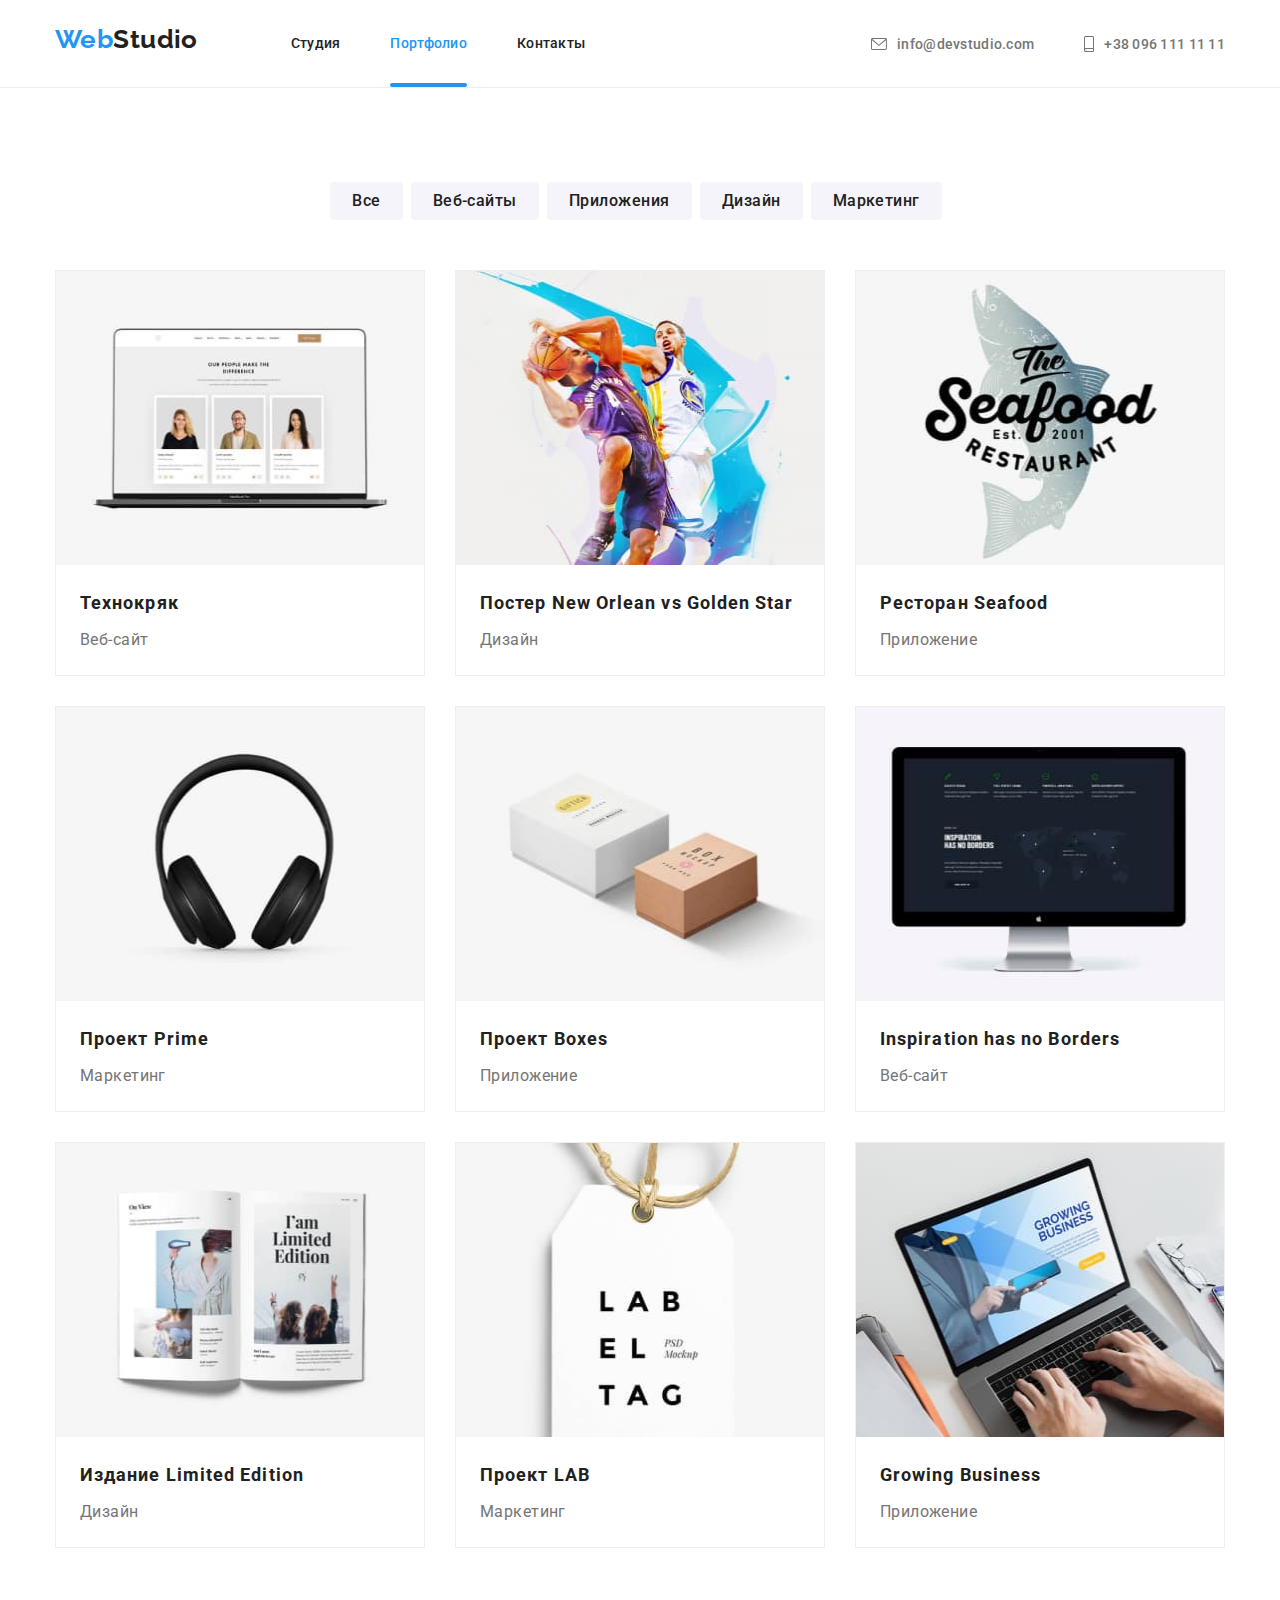
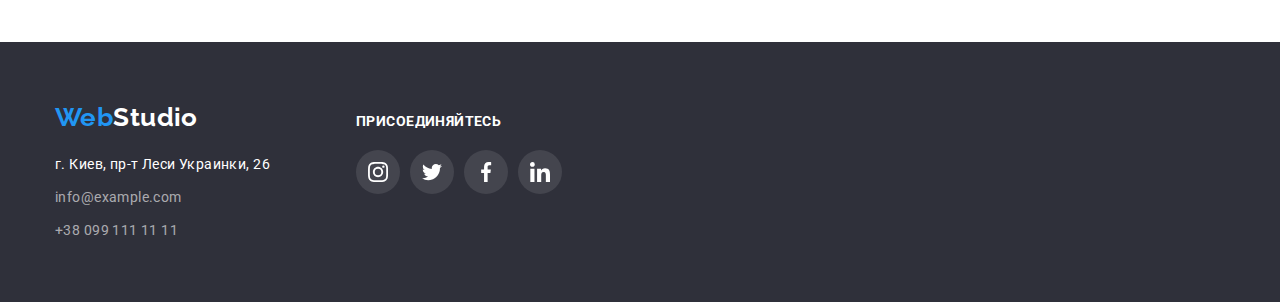
==== commit 7a98f482: "оверлей по ширине контейнера img" ====
--- a/portfolio.html
+++ b/portfolio.html
@@ -65,16 +65,20 @@
         <!--  Позже скрыть заголовок этой секции-->
         <h1 class="visually-hidden">Портфолио</h1>
         <div class="container">
-          <ul class="list portfolio-filter flexbox">
-            <li><button type="button" class="button">Все</button></li>
-            <li>
+          <ul class="list portfolio-filter">
+            <li class="portfolio-item">
+              <button type="button" class="button">Все</button>
+            </li>
+            <li class="portfolio-item">
               <button type="button" class="button">Веб-сайты</button>
             </li>
-            <li>
+            <li class="portfolio-item">
               <button type="button" class="button">Приложения</button>
             </li>
-            <li><button type="button" class="button">Дизайн</button></li>
-            <li>
+            <li class="portfolio-item">
+              <button type="button" class="button">Дизайн</button>
+            </li>
+            <li class="portfolio-item">
               <button type="button" class="button">Маркетинг</button>
             </li>
           </ul>
@@ -82,7 +86,7 @@
           <ul class="list portfolio-list flexbox wrap">
             <li class="portfolio-card">
               <a href="" class="link portfolio-link">
-                <div class="portfolio-card-image">
+                <div class="portfolio-card-image flexbox">
                   <img
                     src="./images/project-1.jpg"
                     alt="Страница сайта Технокряк."
@@ -102,7 +106,7 @@
             </li>
             <li class="portfolio-card">
               <a href="" class="link portfolio-link">
-                <div class="portfolio-card-image">
+                <div class="portfolio-card-image flexbox">
                   <img
                     src="./images/project-2.jpg"
                     alt="Два игрока в баскетбол в прыжке."
@@ -125,7 +129,7 @@
             </li>
             <li class="portfolio-card">
               <a href="" class="link portfolio-link">
-                <div class="portfolio-card-image">
+                <div class="portfolio-card-image flexbox">
                   <img
                     src="./images/project-3.jpg"
                     alt="Логотип ресторана The Seafood."
@@ -145,7 +149,7 @@
             </li>
             <li class="portfolio-card">
               <a href="" class="link portfolio-link">
-                <div class="portfolio-card-image">
+                <div class="portfolio-card-image flexbox">
                   <img
                     src="./images/project-4.jpg"
                     alt="Наушники"
@@ -166,7 +170,7 @@
             </li>
             <li class="portfolio-card">
               <a href="" class="link portfolio-link">
-                <div class="portfolio-card-image">
+                <div class="portfolio-card-image flexbox">
                   <img
                     src="./images/project-5.jpg"
                     alt="Две коробки."
@@ -187,7 +191,7 @@
             </li>
             <li class="portfolio-card">
               <a href="" class="link portfolio-link">
-                <div class="portfolio-card-image">
+                <div class="portfolio-card-image flexbox">
                   <img
                     src="./images/project-6.jpg"
                     alt="Компьютер."
@@ -207,7 +211,7 @@
             </li>
             <li class="portfolio-card">
               <a href="" class="link portfolio-link">
-                <div class="portfolio-card-image">
+                <div class="portfolio-card-image flexbox">
                   <img
                     src="./images/project-7.jpg"
                     alt="Разворот журнала."
@@ -229,7 +233,7 @@
             </li>
             <li class="portfolio-card">
               <a href="" class="link portfolio-link">
-                <div class="portfolio-card-image">
+                <div class="portfolio-card-image flexbox">
                   <img src="./images/project-8.jpg" alt="Бирка." width="370" />
                   <p class="portfolio-card-overley nomargin">
                     Технокряк это современная площадка распространения
@@ -246,7 +250,7 @@
             </li>
             <li class="portfolio-card">
               <a href="" class="link portfolio-link">
-                <div class="portfolio-card-image">
+                <div class="portfolio-card-image flexbox">
                   <img
                     src="./images/project-9.jpg"
                     alt="Ноутбук со стартовой страницей сайта"
--- a/css/styles.css
+++ b/css/styles.css
@@ -126,7 +126,7 @@
 }
 
 /* Общее шапка и подвал */
-.primary,
+/* .primary, */
 .footer {
   background-color: var(--bgd-header-footer);
 }
@@ -205,12 +205,17 @@
 
 /* Параметры ссылок навигации по сайту */
 .studio-list-page .link {
+  transition: background-color var(--time) var(--time-function),
+    color var(--time) var(--time-function);
   color: var(--text-header);
 }
 
 /* Параметры ссылок для обратной связи */
 .studio-list-contacts .link {
   color: var(--text-main);
+  align-items: center;
+  transition: background-color var(--time) var(--time-function),
+    color var(--time) var(--time-function);
 }
 
 /* Иконки в хедере */
@@ -223,10 +228,6 @@
   margin-right: 10px;
   width: 10px;
   height: 16px;
-}
-
-.studio-list-contacts .link {
-  align-items: center;
 }
 
 /* Общие параметры для двух списков верхней линии */
@@ -296,6 +297,8 @@
   background-color: var(--bgd-accent);
   box-shadow: 0px 4px 4px rgba(0, 0, 0, 0.15);
   cursor: pointer;
+
+  transition: background-color var(--time) var(--time-function);
 }
 .primary .button:hover,
 .primary .button:focus {
@@ -437,6 +440,7 @@
 .team .social-link {
   background-color: var(--bgd-footer-icon);
   --color4: var(--bgd-icon);
+  transition: background-color var(--time) var(--time-function);
 }
 .team .social-link:hover,
 .team .social-link:focus {
@@ -460,6 +464,7 @@
   width: 170px;
   border: 1px solid var(--bgd-icon);
   border-radius: 4px;
+  transition: border-color var(--time) var(--time-function);
 }
 /* Ховер на логотипы-ссылки на сайты клиентов */
 .client-link:hover,
@@ -530,6 +535,7 @@
   background-color: var(--bgd-footer-icon);
   --color4: var(--text-white);
   align-items: center;
+  transition: background-color var(--time) var(--time-function);
 }
 .footer .social-link:hover,
 .footer .social-link:focus {
@@ -539,6 +545,7 @@
 
 /* Марджины и паддинги для списка фильтров в верхней части секции Портфолио*/
 .portfolio-filter {
+  display: inline-flex;
   margin-bottom: 34px;
   margin-right: auto;
   margin-left: auto;
@@ -548,10 +555,12 @@
   justify-content: center;
 }
 
+.portfolio-item {
+  margin-right: 8px;
+}
+
 /* Кнопки-фильтры в портфолио  */
 .portfolio-filter .button {
-  align-items: flex-start;
-  margin-right: 8px;
   padding: 6px 22px;
 
   color: var(--text-header);
@@ -596,12 +605,14 @@
 
 /* Тень при ховере на карточках-ссылках портфолио */
 .portfolio-link {
-  width: 370px;
-  border: 1px solid transparent;
+  display: block;
+  /* width: 370px; */
+  border: 1px solid var(--bgd-border);
 }
 
 .portfolio-card-image {
   position: relative;
+  justify-content: center;
   height: 294px;
   overflow: hidden;
 }
@@ -612,8 +623,8 @@
   left: 0;
   content: '';
   padding: 63px 24px;
-  width: 370px;
-  height: 294px;
+  width: 100%;
+  height: 100%;
 
   font-weight: normal;
   font-size: 18px;
@@ -654,10 +665,6 @@
 /* Бордер с трех сторон контейнера с текстом под имиджем карточек портфолио */
 .portfolio-card-title {
   padding: 20px 24px;
-
-  border-right: 1px solid var(--bgd-border);
-  border-bottom: 1px solid var(--bgd-border);
-  border-left: 1px solid var(--bgd-border);
   text-align: start;
 }
 
@@ -676,6 +683,8 @@
   width: 100%;
   height: 100%;
   background-color: var(--bgd-overlay);
+  opacity: 1;
+  transition: opacity var(--time) var(--time-function);
 }
 
 .backdrop.is-hidden {
@@ -683,20 +692,26 @@
   pointer-events: none;
 }
 
-.modal {
+.backdrop.is-hidden .modal {
+  transform: translate(-50%, -50%) scale(0);
+}
+
+.backdrop .modal {
   position: absolute;
   top: 50%;
   left: 50%;
-  transform: translate(-50%, -50%);
 
   width: 528px;
   height: 581px;
-
   background-color: var(--bgd-primary);
   box-shadow: 0px 1px 3px rgba(0, 0, 0, 0.12), 0px 1px 1px rgba(0, 0, 0, 0.14),
     0px 2px 1px rgba(0, 0, 0, 0.2);
   border-radius: 4px;
-}
+
+  transform: translate(-50%, -50%) scale(1);
+  transition: transform var(--time) var(--time-function) var(--time);
+}
+
 .button-close {
   position: absolute;
   top: 8px;
